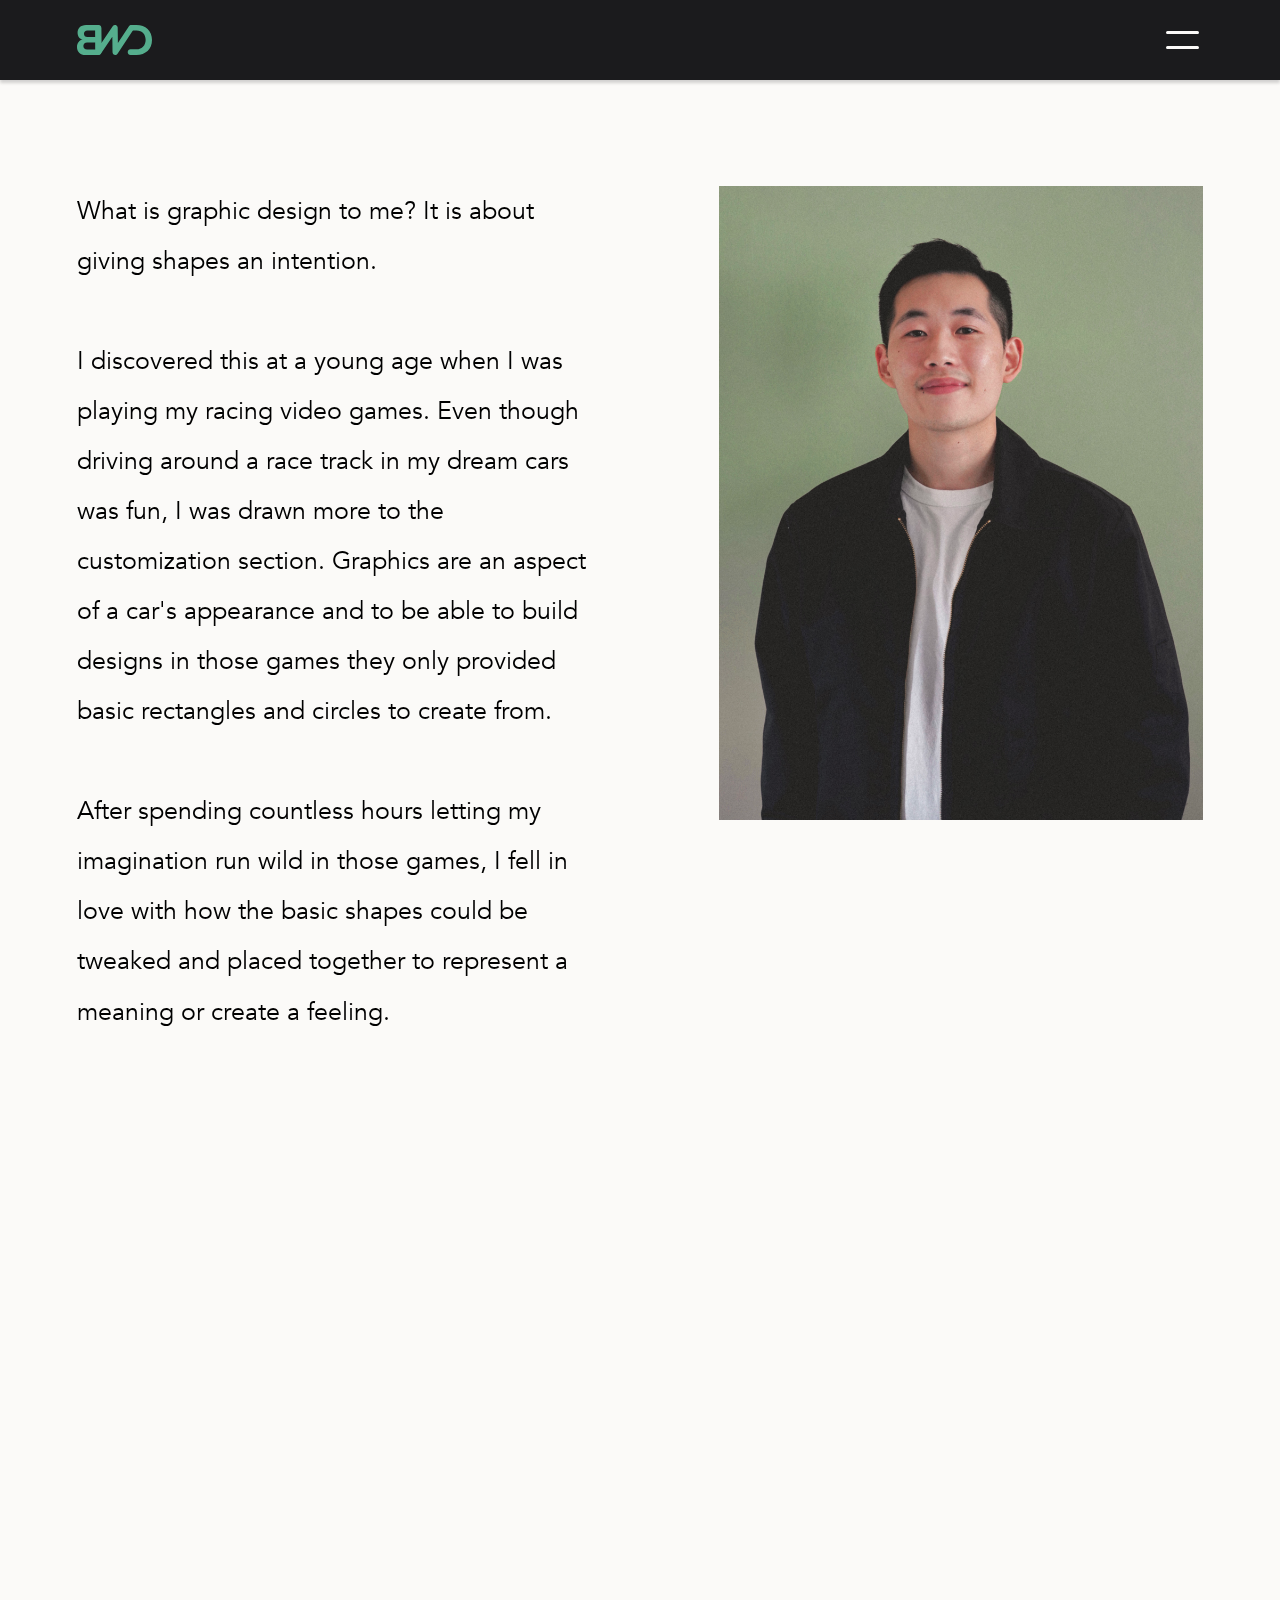
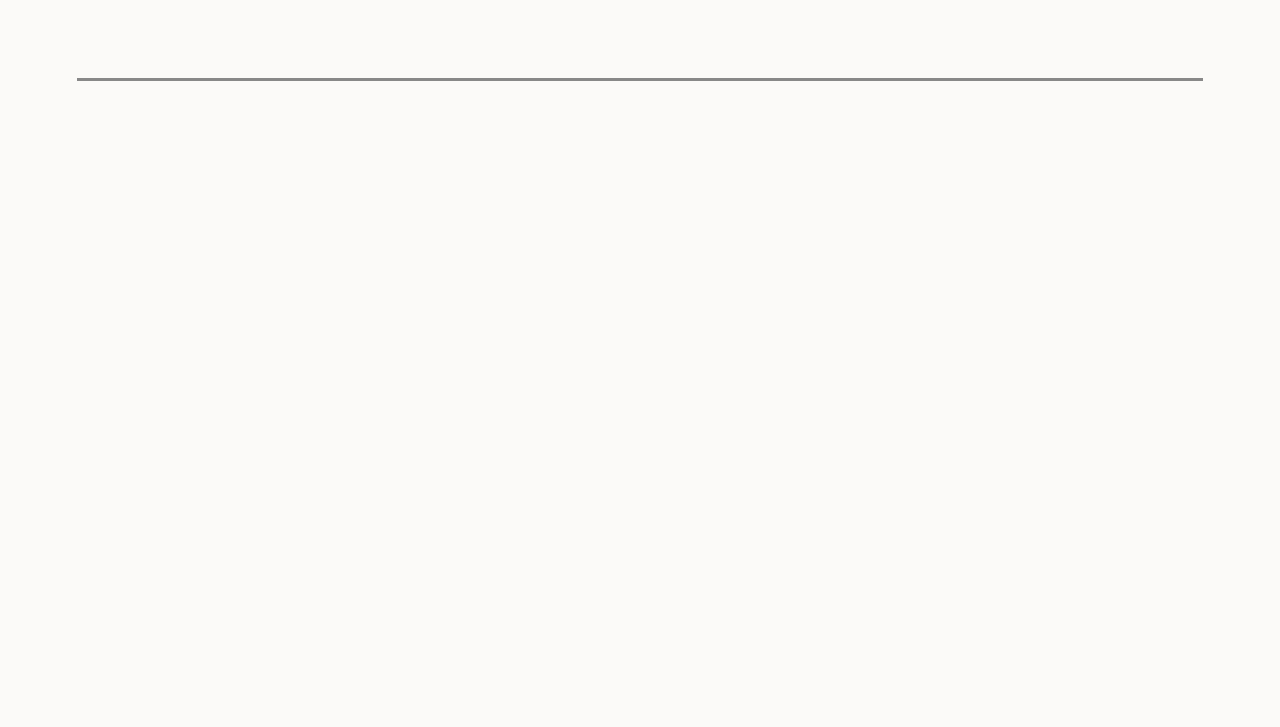
==== about.html @ 60c46c65 "small sentence change in footer" ====
<!DOCTYPE html>
<html lang="en">
<head>
    <meta charset="UTF-8">
    <meta http-equiv="X-UA-Compatible" content="IE=edge">
    <meta name="viewport" content="width=device-width, initial-scale=1.0">
    <title>About Me</title>
    <link rel="shortcut icon" href="assets/images/logofavicon.png" type="image/png">
    <link rel="stylesheet" href="css/css-reset.css">
    <link rel="stylesheet" href="css/hamburger.css">
    <link href="https://unpkg.com/aos@2.3.1/dist/aos.css" rel="stylesheet">
    <link rel="stylesheet" href="main.css">

</head>
<body>
<!-- navbar -->
<div class="container">

    <header class="nav-down">
    <a href="index.html"><img src="assets/images/logo.svg" class="logo" alt="Brendan Wong Design"></a>
    <div class="menu-icon">
		<input type="checkbox" id="hamburger">
		<label for="hamburger">
			<span></span>
			<span></span>
        </label>
	</div>
        <div class="navigation">
        <div class="navitext">
            <h1>01</h1>
            <a href="index.html" id="currentpage">Work</a>
            <h1>02</h1>
            <a href="about.html">My Story</a>
            <h1>03</h1>
            <a href="explorations.html">Explorations</a>
        </div>
    </div> 
    </header>
  
</div>

<!-- Text & Image section -->
<div data-aos="fade-up">
    <div class="container">
        <section class="mystory">
            <p>What is graphic design to me? It is about giving shapes an intention.
            <br>
            <br>
            I discovered this at a young age when I was playing my racing video games. Even though driving around a race track in my dream cars was fun, I was drawn more to the customization section. Graphics are an aspect of a car's appearance and to be able to build designs in those games they only provided basic rectangles and circles to create from.
            <br>
            <br>
            After spending countless hours letting my imagination run wild in those games, I fell in love with how the basic shapes could be tweaked and placed together to represent a meaning or create a feeling.</p>
        
                <div class="backing">
                    <img src="assets/images/me.jpg" alt="Picture of Brendan Wong">
                </div>
        </section>
    </div>
</div>

<div data-aos="fade-up">
    <div class="container">
    <section class="dropdown">
<div class="line"></div>
    <div class="FAQ">
    <h1>My design principles?</h1>
    <button class="accordion"></button>
    <div class="content">
        <div>
            <p>1. Simplify <br>
                2. Being intentional <br>
                3. Function first<br>
                4. Communicates clearly <br>
                5. Focus on craftsmanship</p>
        </div>
    </div>
    </div>
    
    <div class="line"></div>
    <div class="FAQ">
    <h1>What inspires me?</h1>
    <button class="accordion"></button>
    <div class="content">
        <div>
            <h3>Car Culture</h3>
            <p>My passion for cars has always been a part of me ever since I was a little kid. I love how diverse these rolling metal sculptures can be and how it is influenced by the communities that surrounds it. I like to take my knowledge and references I have seen  throughout the years and introduce them into projects whenever I can.</p>
            <br>
            <h3>Streetwear</h3>
            <p>It all started for me going to outlet malls and seeing the graphic t-shirts, hoodies, and sneakers on the racks. I found that it is a medium where interests in current culture or personal ethos can be expressed through what someone wears. The ability to fuse styles, tell a story, and merges unrelated things to create a new feelings or “vibes” is what I like taking away from looking at streetwear.</p>
            <br>
            <h3>Electronic Hardware</h3>
            <p>Growing up my home was full of old electronics that my dad had laying around the house. Even though some are complete junk, it was cool to physically hold and see the devices in my hand to analyze how the functionality created the form. One thing that always drew my attention was the logotype or extra graphics on the hardware, adding the final unique touches to complete the device's appearance.</p>
        </div>
    </div>
    </div>

    <div class="line"></div>
    <div class="FAQ">
    <h1>My ideal workflow?</h1>
    <button class="accordion"></button>
    <div class="content">
        <div>
            <p>1. A plan & timeline <br>
                2. Research <br>
                3. Ideate<br>
                4. First drafts <br>
                5. Receive feedback<br>
                6. Redo any previous steps<br>
                7. Make the necessary changes<br>
                8. Final presentation</p>
        </div>
    </div>
    </div>   
    <div class="line"></div>
    </section>
    
        
    </div>
</div>

    
<!-- footer section -->
<div class="container">
    <footer>
            <div class="breakupline"></div>
            <div data-aos="fade-up">
                <div class="footer-title">
                    <h1>Let's Get in Touch.</h1>
                </div>
    
            <div class="footer-links">
                <div class="footer-left">
                    <ul>
                        <li><a href="mailto:brendanwong20@gmail.com">brendanwong20@gmail.com</a></li>
                    </ul>
                </div>
            <div class="footer-right">
                <ul>
                    <li><a href="assets/resume/BrendanWongResume.pdf">Resume</a></li>
                    <li><a href="https://www.instagram.com/brendow.box/">Instagram</a></li>
                    <li> <a href="https://www.linkedin.com/in/brendanwong1/">Linkedin</a></li>
                    <li> <a href="https://www.behance.net/brendanwong86/">Behance</a></li>
                </ul>
            </div>
            </div>
            <div class="lasttext">
                <p> Copyright © 2022 Brendan Wong | Designed on Figma and coded by hand </p>
            </div>
            </div>
    </footer>
</div>


<!-- js -->
<script src="https://ajax.googleapis.com/ajax/libs/jquery/3.5.1/jquery.min.js"></script>
<script src="js/menu.js"></script>
<script src="js/lockbodyscroll.js"></script>
<script src="js/toggle.js"></script>
<script src="https://unpkg.com/aos@2.3.1/dist/aos.js"></script>
<script>AOS.init(
    {
    disable: 'mobile',
    once: true
    });
    </script>



</body>
</html>
---- css/hamburger.css ----
.menu-icon {
	 transform: scale(1.5);
}
 .menu-icon {
	 position: relative;
	 width: 50px;
	 height: 50px;
	 cursor: pointer;
}
 .menu-icon #hamburger {
	 display: block;
	 width: 100%;
	 height: 100%;
	 position: relative;
	 cursor: pointer;
	 z-index: 2;
	 -webkit-touch-callout: none;
	 position: absolute;
	 opacity: 0;
}
 .menu-icon label {
	 margin: auto;
	 position: absolute;
	 top: 0;
	 right: 0;
	 left: 12%;
	 bottom: 0;
	 width: 22px;
	 height: 12px;
}
 .menu-icon span {
	 position: absolute;
	 display: block;
	 width: 100%;
	 height: 2px;
	 background-color: var(--bar-bg, #FBFAF8);
	 border-radius: 1px;
	 transition: all 0.2s cubic-bezier(0.1, 0.82, 0.76, 0.965);
}
 .menu-icon span:first-of-type {
	 top: 0;
}
 .menu-icon span:last-of-type {
	 bottom: 0;
}

 .menu-icon.active span:first-of-type, .menu-icon #hamburger:checked + label span:first-of-type {
	 transform: rotate(45deg);
	 top: 5px;
   background-color: var(--bar-bg, #BFA97B);
}
 .menu-icon.active label:last-of-type, .menu-icon #hamburger:checked + label span:last-of-type {
	 transform: rotate(-45deg);
	 bottom: 5px;
   background-color: var(--bar-bg, #BFA97B);
}
 .menu-icon.active:hover span:first-of-type, .menu-icon.active:hover span:last-of-type, .menu-icon:hover #hamburger:checked + label span:first-of-type, .menu-icon:hover #hamburger:checked + label span:last-of-type {
	 width: 22px;
}
 @media (min-width: 1024px) {
	 .menu-icon:hover span:first-of-type {
		 width: 26px;
	}
	 .menu-icon:hover span:last-of-type {
		 width: 12px;
	}
}
---- main.css ----
/* global */
:root {
    --clr-primary-200:#BFA97B;
    --clr-primary-400:#CDF4E3;
    --clr-primary-600:#55AE8D;
    --clr-base-100:#FBFAF8;
    --clr-base-500:#888888;
    --clr-base-900:#1B1B1D;
    --ff-primary: 'avenir';
    --ff-accent: 'causten';
    --fs-50: 0.8rem;
    --fs-100: 1.25rem;
    --fs-200: 1.563rem;
    --fs-400: 1.953rem;
    --fs-500: 2.441rem;
    --fs-600: 4.769rem;
    --fs-xs: clamp(0.64rem, 1vw + 1rem, 1.563rem);
    --fs-s: clamp(1rem, 5vw + 1rem, 1.953rem);
    --fs-m: clamp(1rem, 1vw + 1rem, 1.953rem);
    --fs-l: clamp(2.441rem, 8vw + 1rem, 4.769rem);
    --fs-xl: clamp(1.25rem, 8vw + 1rem, 5.961rem);
}

/* fonts */
@font-face {
    font-family: 'avenir';
    src: url(assets/fonts/Avenir-Book.ttf)format('truetype');
    font-weight:200;
    font-style: normal;
}
@font-face {
    font-family: 'avenir';
    src: url(assets/fonts/Avenir-Medium.ttf)format('truetype');
    font-weight: 400;
    font-style: normal;
}
@font-face {
    font-family: 'avenir';
    src: url(assets/fonts/Avenir-MediumOblique.ttf)format('truetype');
    font-weight: 400;
    font-style: oblique;
}
@font-face {
    font-family: 'avenir';
    src: url(assets/fonts/Avenir-Black.ttf)format('truetype');
    font-weight: 600;
    font-style: normal;
}
@font-face {
    font-family: 'causten';
    src: url(assets/fonts/Causten-Bold.ttf)format('truetype');
    font-weight: bold;
    font-style: normal;
}
@font-face {
    font-family: 'causten';
    src: url(assets/fonts/Causten-Medium.ttf)format('truetype');
    font-weight: normal;
    font-style: normal;
}

html {
    scroll-behavior: smooth;
    overscroll-behavior: none;
    position: static;
    overflow-y: auto;
}

body {
    background-color:#FBFAF8; 
}

h1,
h2,
h3 {
    font-family: var(--ff-accent);
    font-weight: bold;
    line-height: 1;
}

a {
    color: var(--clr-base-900);
    text-decoration: none;
}

a,p {
    font-family: var(--ff-primary);
    font-weight: 400;
    font-size: var(--fs-200);
    line-height: 2;
}

img {
    max-width: 100%;
    display: block;
}

div:hover, a:hover, span:hover {
    transition: all .3s ease;
    -webkit-transition: all .3s ease;
}

.container {
    margin-inline: auto;
    width: min(88%,125rem);  
}

.container-projects {
    margin-inline: auto;
    width: min(58%,115rem);  
}

section:not(.herobox) {
    padding-block: min(10vh,8rem);
}

/* navbar */
header {
    padding-inline: clamp(1.25rem, 6vw, 10rem);
    background-color:var(--clr-base-900);
    height: 5rem;
    width: 100%;
    box-shadow: 0px 3px 3px rgba(0, 0, 0, 0.166);
    position: fixed;
    top:0;
    left:0;
    display: flex;
    justify-content: space-between;
    align-items: center;
    transition: top 0.2s ease-in-out;
    z-index: 99;
}

.navigation {
    padding-inline: clamp(1.25rem, 6vw, 10rem);
    background-color:var(--clr-base-900);
    height: 0;
    position: fixed;
    overflow: hidden;
    top:5rem;
    left:0;
    right:0;
    transition: top 0.2s ease-in-out;
    transition: 0.5s;
}

.nav-up {
    top: -10rem;
}

.logo {
    width: 25%;
}

  .navitext {
      place-items: center;
    padding-block: min(10vh,2rem);
  }
.navigation h1 {
    font-family: var(--ff-primary);
    font-weight: 900;
    font-size: var(--fs-xs);
    color: var(--clr-base-100);
  }
  .navigation a {
    font-family: var(--ff-accent);
    font-feature-settings: "aalt";
    font-weight: bold;
    display: block;
    font-size: var(--fs-l);
    color: rgba(0, 0, 0, 0);
    -webkit-text-stroke: 1px var(--clr-base-100);
    padding-block: min(1vh, 3rem);
    padding-inline: min(5vw, 10rem);
  }

  .navigation a:hover {
    color: var(--clr-primary-400);
    -webkit-text-stroke: 1px transparent;
  }

  #currentpage {
    color: var(--clr-base-100);
    -webkit-text-stroke: 1px transparent;
  }

  
/* main page */
/* hero section */
.heroimage {
    position: relative;
    width: 100%;
    min-height: 100vh;
    object-fit: cover;
}

.herotext {
    position: absolute;
    top: 45%;
}

.herotext h1 {
    font-size: var(--fs-xl);
    font-feature-settings: "aalt";
}

.herotext h3 {
    font-weight: 200;
    font-size: var(--fs-m);
    letter-spacing: 0.3rem;
    line-height: 8vh;
}

.arrow {
position: absolute;
  content: '';
  width: 2rem;
  height: 2rem;
  right: min(6.3vw, 10.3rem);
  top: 90%;
  border-left: none;
  border-top: none;
  border-right: 0.3rem var(--clr-base-500) solid;
  border-bottom: 0.3rem var(--clr-base-500) solid;
  transform: rotate(45deg);
}
  
/* short bio section */
.aboutme {
    display: flex;
    flex-direction: row;
    justify-content: space-between;
    margin-top: 3rem;
}

.aboutme img {
    width: 100%;
    padding-right: 5rem;
}

.aboutmetext {
    padding-right: 8rem;
}

.aboutmetext p {
    font-size: var(--fs-m);
    color: var(--clr-base-500);
}

.aboutbutton {
    background-color: transparent;
    border: 0.3rem #1b1b1d;
    border-style: solid;
    border-radius: 5rem;
    padding: 0 3rem;
    display: inline-block;
    position: relative;
    margin-top: 2rem;
}

.aboutbutton p {
    color: var(--clr-base-900);
    font-family: var(--ff-accent);
    font-feature-settings: "aalt";
    text-align: center;
    font-weight: 600;
    font-size: var(--fs-s);  
}

.aboutbutton:hover {
    background-color:var(--clr-primary-400);
}

/* projects title */
.texttop h1{
    font-size: var(--fs-xl);
    font-feature-settings: "aalt";
    color: var(--clr-primary-600);
}

.texttop p {
    margin-top: 1rem;
    font-weight: 200;
    font-size: var(--fs-400);
}

/* project cards */
.container-projects {
    display: flex;
    flex-wrap: wrap;
}

.card {
    position: relative;
    background-color: var(--clr-base-500);
    width: 100%;
    height: 50vh;
    margin-bottom: 7vh;
} 

.cover {
    width: 100%;
    height: 100%;
    object-fit: cover;
}

.myoverlay {
    position: absolute;
    opacity: 0;
    width: 100%;
    height: 50vh;
    top: 0;
    left: 0;
    background: linear-gradient(180deg, rgba(123, 140, 133, 0.8) 26%, rgba(111,84,38,0.12) 100%);
}

.myoverlay:hover {
    opacity: 1;  
}

.myhovertext {
    padding-block: min(50vh, 3rem);
    padding-inline: min(50vw, 1rem);
}

.myhovertext h1 {
    font-size: var(--fs-600);
    color: var(--clr-base-100);
    font-feature-settings: "aalt";
    margin-bottom: 1rem;
}

.myhovertext p {
    font-size: var(--fs-400);
    color: var(--clr-base-100);
}

/* about page */
/* text & image */
.mystory {
    margin-top: 6rem;
    display: flex;
    align-items:flex-start;
    justify-content: space-between;
}

.mystory p {
    margin-right: 8rem;
    font-weight: 200;
    font-size: var(--fs-200);
}


/* accordions */

.dropdown {
    margin-bottom: 5rem;
}

.line {
    background-color: var(--clr-base-500);
    min-height: 0.2rem;
}

.FAQ {
    display: flex;
    align-items: center;
    justify-content: space-between;
    flex-wrap: wrap;
}

.FAQ h1 {
    font-family: var(--ff-accent);
    font-weight: bold;
    font-size: var(--fs-m);
    margin: 2rem 0;
}

.content div {
    margin: 2rem 0;
}

.content h3 {
    font-size: var(--fs-200);
    margin-top: 2rem;
    margin-bottom: 1rem;
}

.content p {
    font-weight: 200;
    font-size: var(--fs-100);
}

.accordion {
    background-color: transparent;
    border-style: none;
}

.content img {
    margin-left: auto;
    margin-right: auto;
    width: 80%;
}

  .content {
    width: 100%;
    max-height: 0;
    overflow: hidden;
    transition: max-height 0.3s ease-out;
  }
  
  .accordion:after {
    margin-right: 3em;
    content: url(css/svg/accordion-add.svg);
    
  }
  .active:after {
    content: url(css/svg/accordion-minus.svg);  }

  /* project page */

.introimage {
    position: relative;
    width: 100%;
    height: 80vh;
    padding-top: 5rem;
}

.introimage img {
    width: 100%;
    height: 100%;
    object-fit: cover;
}

.bigtitle {
    padding-block: min(5vh,3rem);
}

.bigtitle h1 {
    font-feature-settings: "aalt";
    font-size: var(--fs-600);

}

.projectdetails {
    display: flex;
    margin-bottom: 5rem;
}

.col {
    padding-top: 10rem;
    padding-right: 8rem;

}

.projectdetails h3 {
    font-size:var(--fs-200);
    padding-bottom: 1rem;
}

.projectdetails p {
    font-family: var(--ff-accent);
    font-weight: normal;
    font-size:var(--fs-100);
    color: var(--clr-base-500);
    line-height: 4rem;
}

.writing {
    padding-block: min(3vh,1rem);
}

.writing img, iframe {
    margin: 0 auto;
    padding-bottom: 2rem;
}

iframe {
    width: 100%;
    height: 100vh;
}

.writing h1 {
    font-size:var(--fs-500);
    padding-block: min(5vh,2rem);
}

.writing h3 {
    font-size:var(--fs-100);
    padding-bottom: 1rem;
}

.writing p {
    font-weight: 200;
    font-size:var(--fs-100);
    padding-bottom: 2rem;
}

.question {
    margin: 2rem 0;
    background-color: var(--clr-base-900);
}

.question h1 {
    padding: 3rem 0;
    font-size:var(--fs-500);
    color: var(--clr-base-100);
}

.spacing {
    padding: 3rem 0;
}

/* exploration page */
/* carousel */

.carousel-container h3{
    font-size: var(--fs-m);
    margin-bottom: 5rem;
}

.slideshow {
    width: min(78%,115rem);
    margin-left: auto;
    margin-right: auto;
    margin-top: 2rem;
}
/* footer */

.footer-title {
    padding-block: min(2vh, 1rem);
}

.breakupline {
    background-color: var(--clr-base-500);
    min-height: 0.2rem;
}

.footer-links {
    display: flex;
    justify-content: space-between;
    flex-wrap: wrap;
    padding-block: min(10vh, 8rem);
    font-weight: 200;
}

.footer-links ul {
    margin: 0;
    padding: 0;
    list-style: none;
}

.footer-right {
    margin-right: 17rem;
}

footer h1{
    font-size: var(--fs-l);
    font-feature-settings: "aalt";
    color: var(--clr-primary-600);
}

footer a {
    font-size: var(--fs-200);
    font-weight: 200;
    text-decoration: underline;
}

footer a:hover {
    color:var(--clr-primary-200);
}

footer p {
    font-size: var(--fs-50);
}

.lasttext {
    padding-block: min(2vh, 1rem);
    padding-right: 5rem;

}

@media (max-width:62.5em) {
:root {
        --fs-50: 0.64rem;
        --fs-100: 1rem;
        --fs-200: 1.25rem;
        --fs-400: 1.563rem;
        --fs-600: 3.052rem;
    }
    
    .container-projects {
        margin-inline: auto;
        width: min(88%,125rem);  
    }

    section:not(.herobox) {
        padding-block: min(5vh,4rem);
    }

    /* navbar */
   

    /* main page */
    /* hero section */
    .herotext h3 {
        letter-spacing: 0rem;
    }
    .arrow {
          width: 1.5rem;
          height: 1.5rem;
          right: min(7.5vw, 10.3rem);
        }
    /* short bio section */
    .aboutme {
        flex-direction: column;
    }

    .aboutme img,
    .aboutmetext {
        padding: 1rem 0;
    }

    .aboutmetext p {
        font-size: var(--fs-400);
    }

    .aboutbutton {
        width: 100%;
    }
    /* about page */
    /* text & image */
    .mystory {
       flex-direction: column-reverse;
    }
    
    .mystory p {
        margin: 2rem auto;
    }

    .accordion:after {
        margin-right: 1.5em;        
      }
    /* project page */

    .introimage {
        height: 50vh;
    }

    .projectdetails {
      flex-direction: column;
      margin-bottom: 1rem;
    }
    .col {
        padding-top: 2rem;
        padding-right: 0;
    }
    
    .projectdetails p {
        line-height: 2rem;
    }

    .writing p {
        padding-bottom: 1rem;
    }

    /* footer */

    .footer-links {
        flex-direction: column;
        padding-block: min(5vh, 3rem);
    }

    .footer-right {
        margin-right: 5rem;
    }
}
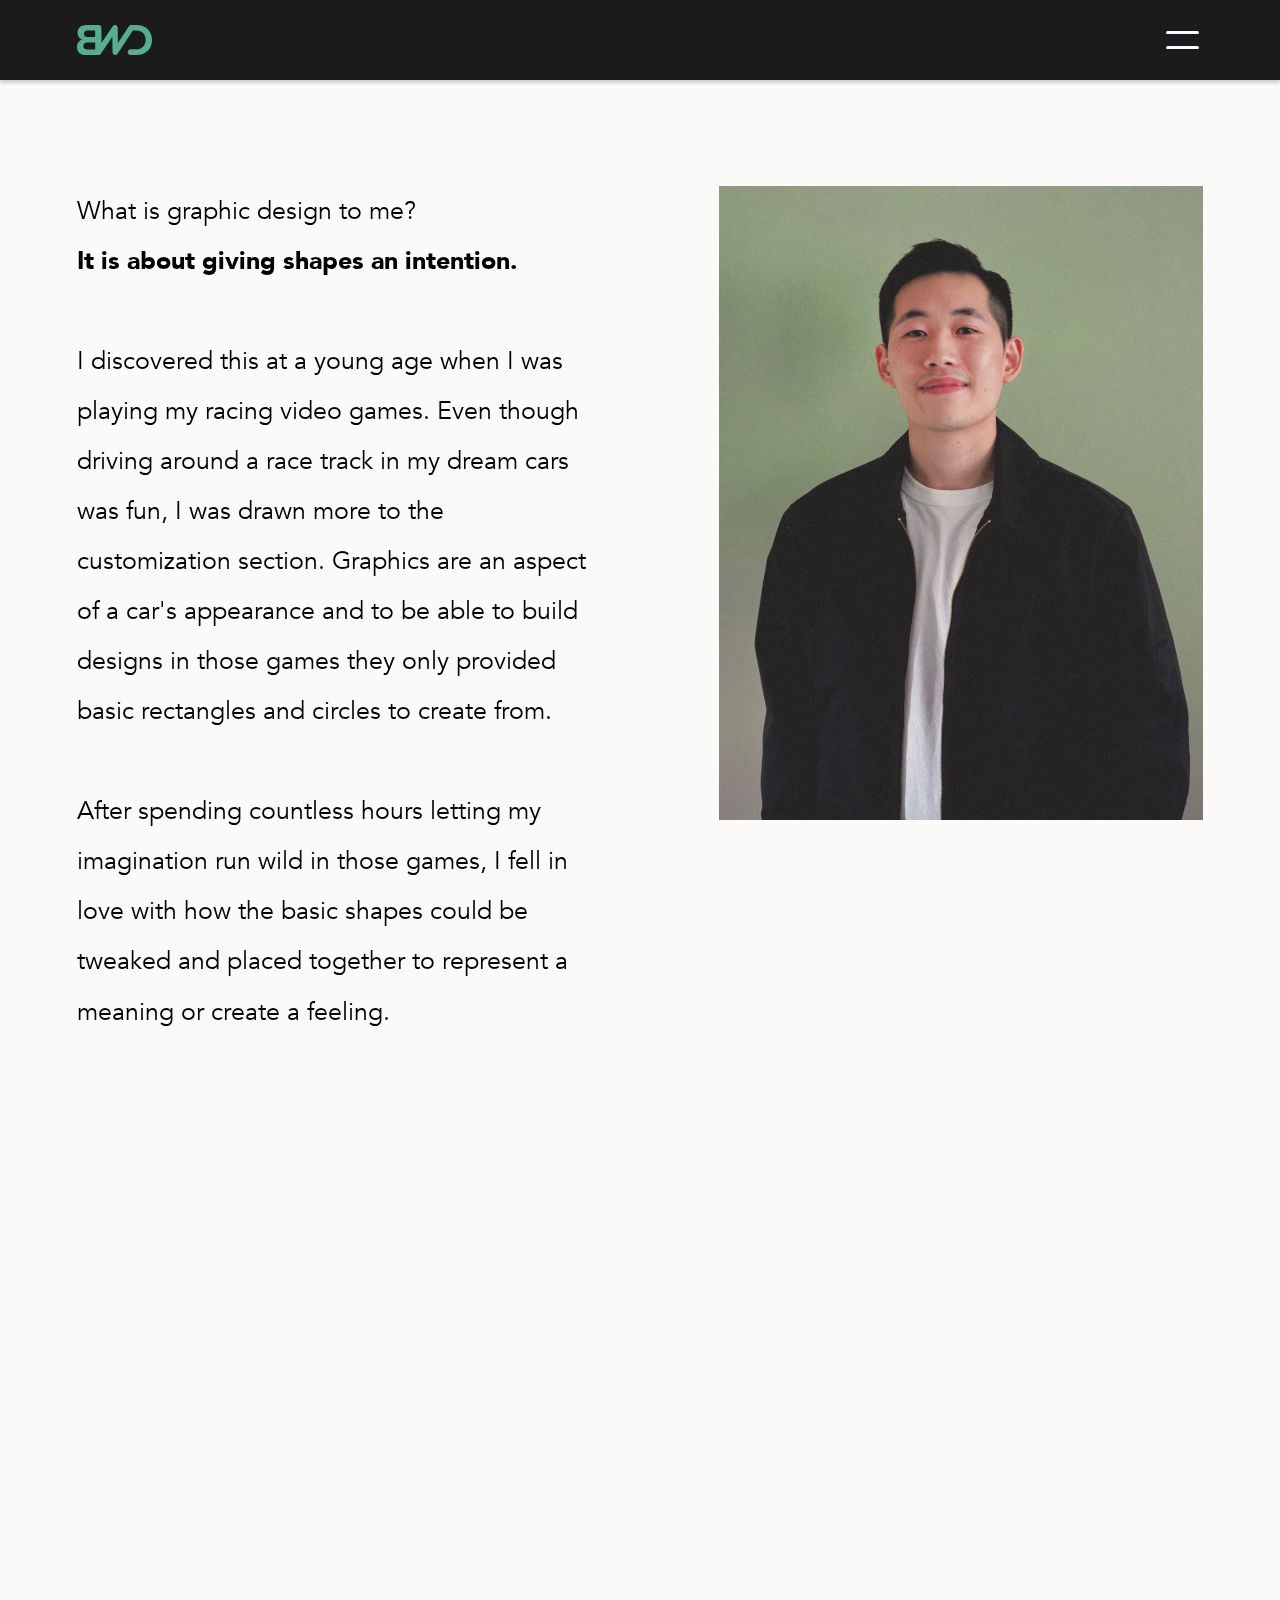
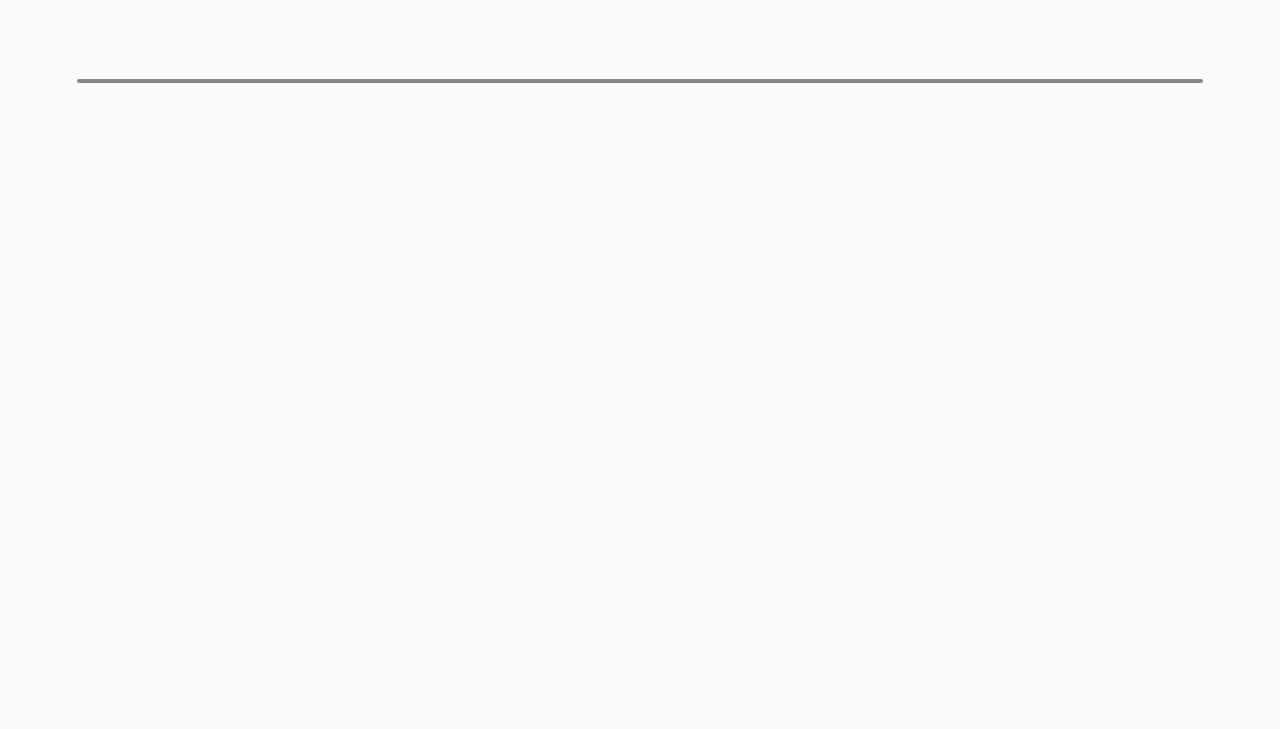
==== commit 395d641b: "Update #1" ====
--- a/about.html
+++ b/about.html
@@ -43,7 +43,8 @@
 <div data-aos="fade-up">
     <div class="container">
         <section class="mystory">
-            <p>What is graphic design to me? It is about giving shapes an intention.
+            <p>What is graphic design to me?<br>
+            <span>It is about giving shapes an intention.</span>
             <br>
             <br>
             I discovered this at a young age when I was playing my racing video games. Even though driving around a race track in my dream cars was fun, I was drawn more to the customization section. Graphics are an aspect of a car's appearance and to be able to build designs in those games they only provided basic rectangles and circles to create from.
@@ -67,11 +68,11 @@
     <button class="accordion"></button>
     <div class="content">
         <div>
-            <p>1. Simplify <br>
+            <p> 1. Keeping it simple <br>
                 2. Being intentional <br>
-                3. Function first<br>
-                4. Communicates clearly <br>
-                5. Focus on craftsmanship</p>
+                3. Starting with functionality<br>
+                4. Having the ability to be timeless <br>
+                5. Focusing on craftsmanship</p>
         </div>
     </div>
     </div>
@@ -83,13 +84,13 @@
     <div class="content">
         <div>
             <h3>Car Culture</h3>
-            <p>My passion for cars has always been a part of me ever since I was a little kid. I love how diverse these rolling metal sculptures can be and how it is influenced by the communities that surrounds it. I like to take my knowledge and references I have seen  throughout the years and introduce them into projects whenever I can.</p>
+            <p>My passion for cars has always been a part of me ever since I was a kid. I love how diverse these rolling metal sculptures can be and how it is influenced by the communities that surrounds it. I like to take my knowledge and references I have seen  throughout the years and introduce them into projects whenever I can.</p>
             <br>
             <h3>Streetwear</h3>
-            <p>It all started for me going to outlet malls and seeing the graphic t-shirts, hoodies, and sneakers on the racks. I found that it is a medium where interests in current culture or personal ethos can be expressed through what someone wears. The ability to fuse styles, tell a story, and merges unrelated things to create a new feelings or “vibes” is what I like taking away from looking at streetwear.</p>
+            <p>It all started for me going to outlet malls and seeing the graphic t-shirts, hoodies, and sneakers on the racks. I found that it is a medium where interests in current culture or personal ethos can be expressed through what someone wears. The ability to fuse styles, tell a story, and merges unrelated things to create a new feeling is what I like taking away from looking at streetwear.</p>
             <br>
             <h3>Electronic Hardware</h3>
-            <p>Growing up my home was full of old electronics that my dad had laying around the house. Even though some are complete junk, it was cool to physically hold and see the devices in my hand to analyze how the functionality created the form. One thing that always drew my attention was the logotype or extra graphics on the hardware, adding the final unique touches to complete the device's appearance.</p>
+            <p>While growing up, my home was full of old electronics that my dad had laying around the house. Even though some are complete junk, it was cool to physically hold and see the devices in my hand to analyze how the functionality created the form. One thing that always drew my attention was the logotype or extra graphics on the hardware, adding the final unique touches to complete the appearance.</p>
         </div>
     </div>
     </div>
@@ -106,7 +107,7 @@
                 4. First drafts <br>
                 5. Receive feedback<br>
                 6. Redo any previous steps<br>
-                7. Make the necessary changes<br>
+                7. Implement necessary changes<br>
                 8. Final presentation</p>
         </div>
     </div>
@@ -144,7 +145,7 @@
             </div>
             </div>
             <div class="lasttext">
-                <p> Copyright © 2022 Brendan Wong | Designed on Figma and coded by hand </p>
+                <p>Copyright © 2022 Designed & Coded by Brendan Wong</p>
             </div>
             </div>
     </footer>
--- a/main.css
+++ b/main.css
@@ -207,8 +207,8 @@
 .herotext h3 {
     font-weight: 200;
     font-size: var(--fs-m);
-    letter-spacing: 0.3rem;
-    line-height: 8vh;
+    letter-spacing: 0.2rem;
+    line-height: 12vh;
 }
 
 .arrow {
@@ -223,9 +223,24 @@
   border-right: 0.3rem var(--clr-base-500) solid;
   border-bottom: 0.3rem var(--clr-base-500) solid;
   transform: rotate(45deg);
-}
+  transition: 0.5s all ease 0s;
+  -webkit-transition: 0.5s all ease 0s;
+  -moz-transition: 0.5s all ease 0s;
+  -ms-transition: 0.5s all ease 0s;
+}
+
+.arrow:hover {
+    border-right: 0.3rem var(--clr-primary-600) solid;
+    border-bottom: 0.3rem var(--clr-primary-600) solid;
+}
+
   
 /* short bio section */
+
+.filler {
+    height: 2rem;
+}
+
 .aboutme {
     display: flex;
     flex-direction: row;
@@ -245,6 +260,11 @@
 .aboutmetext p {
     font-size: var(--fs-m);
     color: var(--clr-base-500);
+}
+
+.aboutmetext p span {
+    font-weight: bold;
+    color: var(--clr-primary-600);
 }
 
 .aboutbutton {
@@ -255,7 +275,7 @@
     padding: 0 3rem;
     display: inline-block;
     position: relative;
-    margin-top: 2rem;
+    margin-top: 5rem;
 }
 
 .aboutbutton p {
@@ -296,7 +316,16 @@
     width: 100%;
     height: 50vh;
     margin-bottom: 7vh;
+    transition: 0.5s all ease 0s;
+    -webkit-transition: 0.5s all ease 0s;
+    -moz-transition: 0.5s all ease 0s;
+    -ms-transition: 0.5s all ease 0s;
 } 
+
+.card:hover{
+    transition-delay: 30ms;
+    transform: translateY(-0.3rem);
+}
 
 .cover {
     width: 100%;
@@ -315,6 +344,7 @@
 }
 
 .myoverlay:hover {
+    transition-delay: 30ms;
     opacity: 1;  
 }
 
@@ -350,6 +380,10 @@
     font-size: var(--fs-200);
 }
 
+.mystory p span {
+    font-weight: bold;
+}
+
 
 /* accordions */
 
@@ -359,7 +393,8 @@
 
 .line {
     background-color: var(--clr-base-500);
-    min-height: 0.2rem;
+    border-radius: 25px;
+    min-height: 0.22rem;
 }
 
 .FAQ {
@@ -533,7 +568,8 @@
 
 .breakupline {
     background-color: var(--clr-base-500);
-    min-height: 0.2rem;
+    border-radius: 25px;
+    min-height: 0.22rem;
 }
 
 .footer-links {
@@ -604,12 +640,16 @@
     /* main page */
     /* hero section */
     .herotext h3 {
+        font-size: var(--fs-m)/0.3;
         letter-spacing: 0rem;
+        line-height: 8vh;
     }
     .arrow {
           width: 1.5rem;
           height: 1.5rem;
           right: min(7.5vw, 10.3rem);
+          border-right: 0.25rem var(--clr-base-500) solid;
+          border-bottom: 0.25rem var(--clr-base-500) solid;
         }
     /* short bio section */
     .aboutme {
@@ -628,6 +668,11 @@
     .aboutbutton {
         width: 100%;
     }
+
+    .card:hover{
+        transform: translateY(0);
+    }
+
     /* about page */
     /* text & image */
     .mystory {
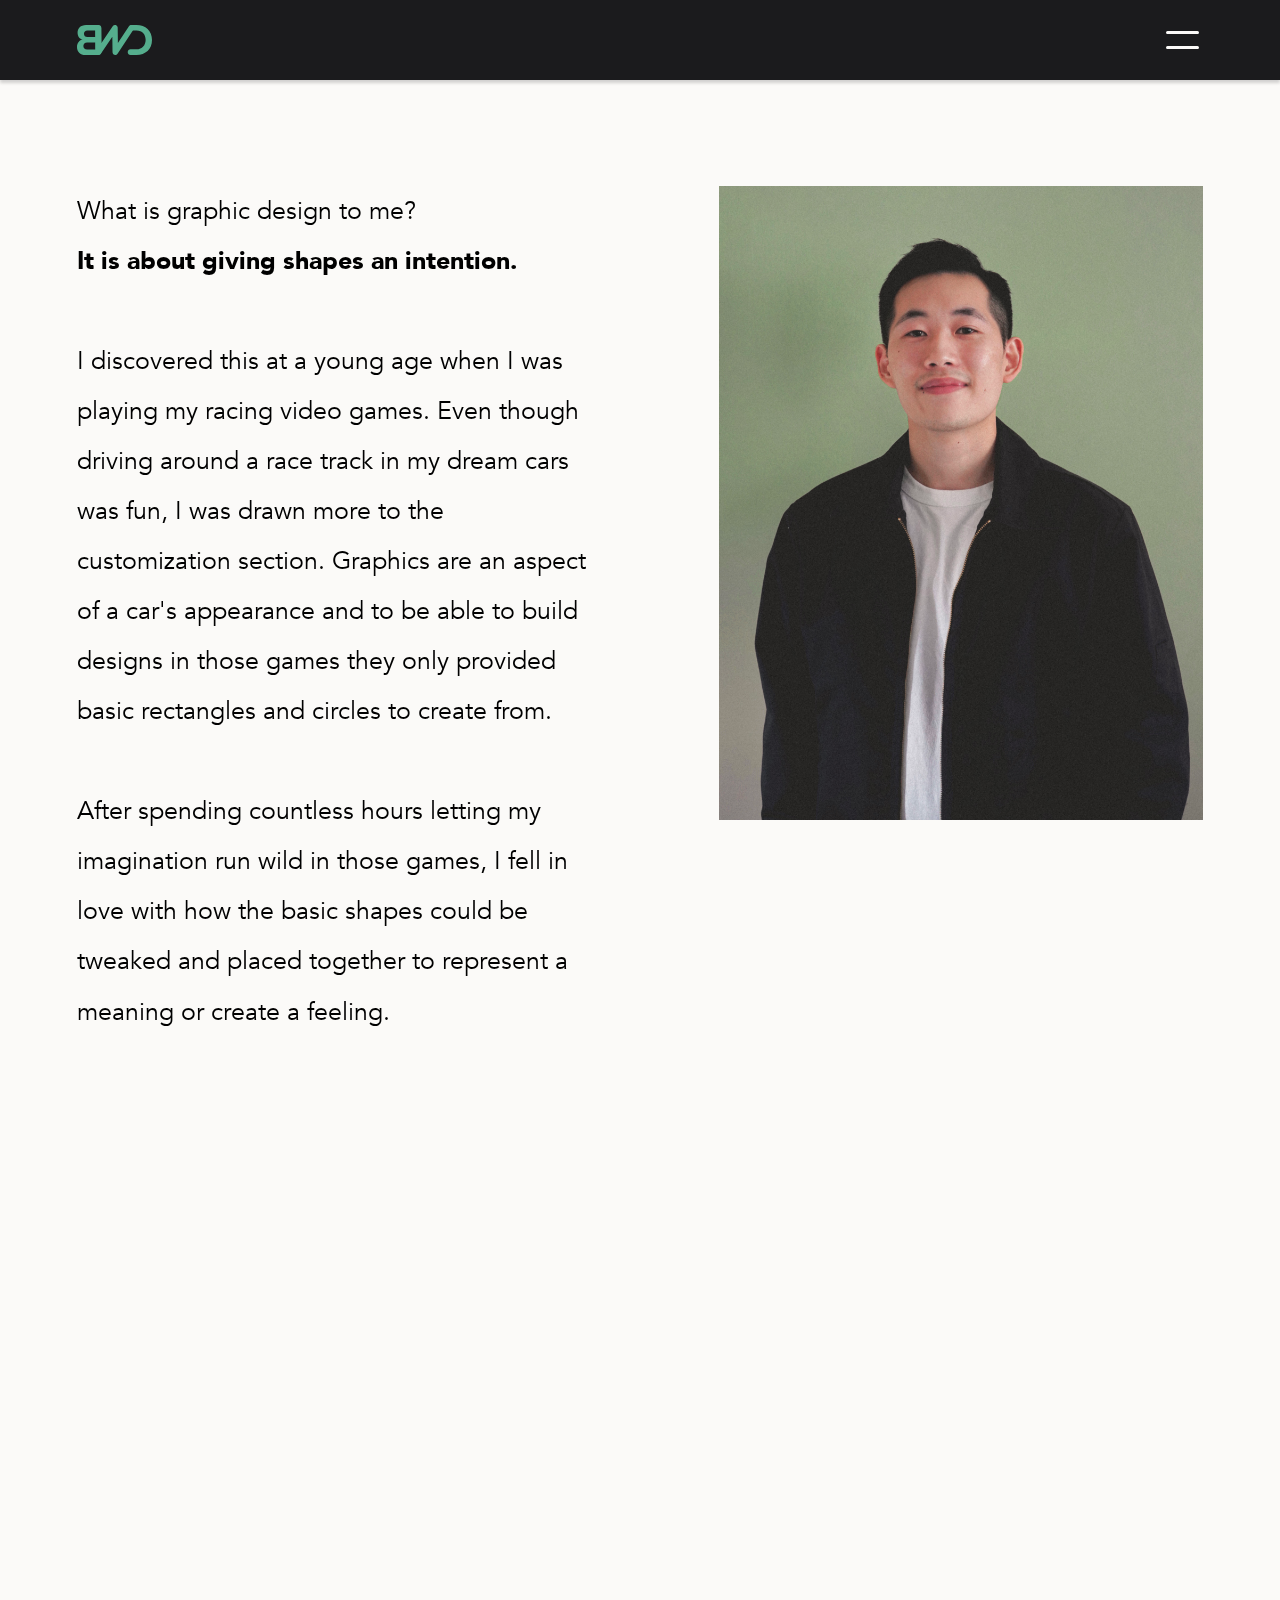
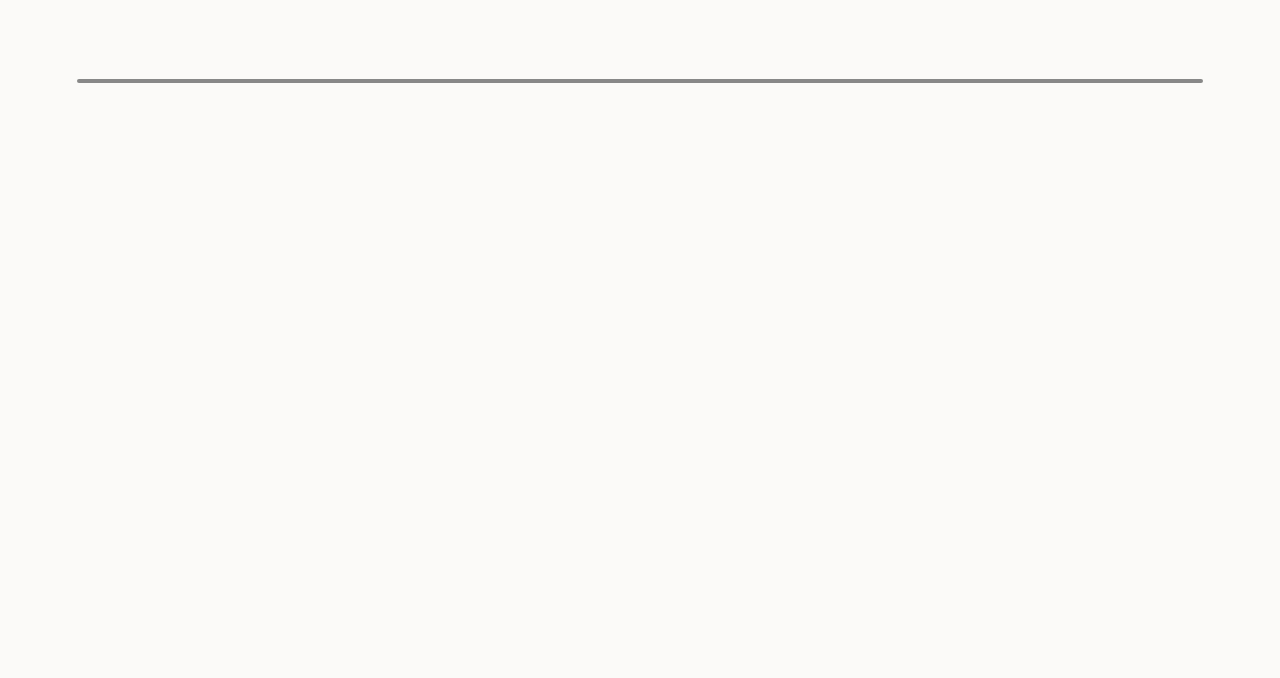
==== commit a04f887f: "removed resume" ====
--- a/about.html
+++ b/about.html
@@ -137,9 +137,8 @@
                 </div>
             <div class="footer-right">
                 <ul>
-                    <li><a href="assets/resume/BrendanWongResume.pdf">Resume</a></li>
+                    <li> <a href="https://www.linkedin.com/in/brendanwong1/">Linkedin</a></li>
                     <li><a href="https://www.instagram.com/brendow.box/">Instagram</a></li>
-                    <li> <a href="https://www.linkedin.com/in/brendanwong1/">Linkedin</a></li>
                     <li> <a href="https://www.behance.net/brendanwong86/">Behance</a></li>
                 </ul>
             </div>
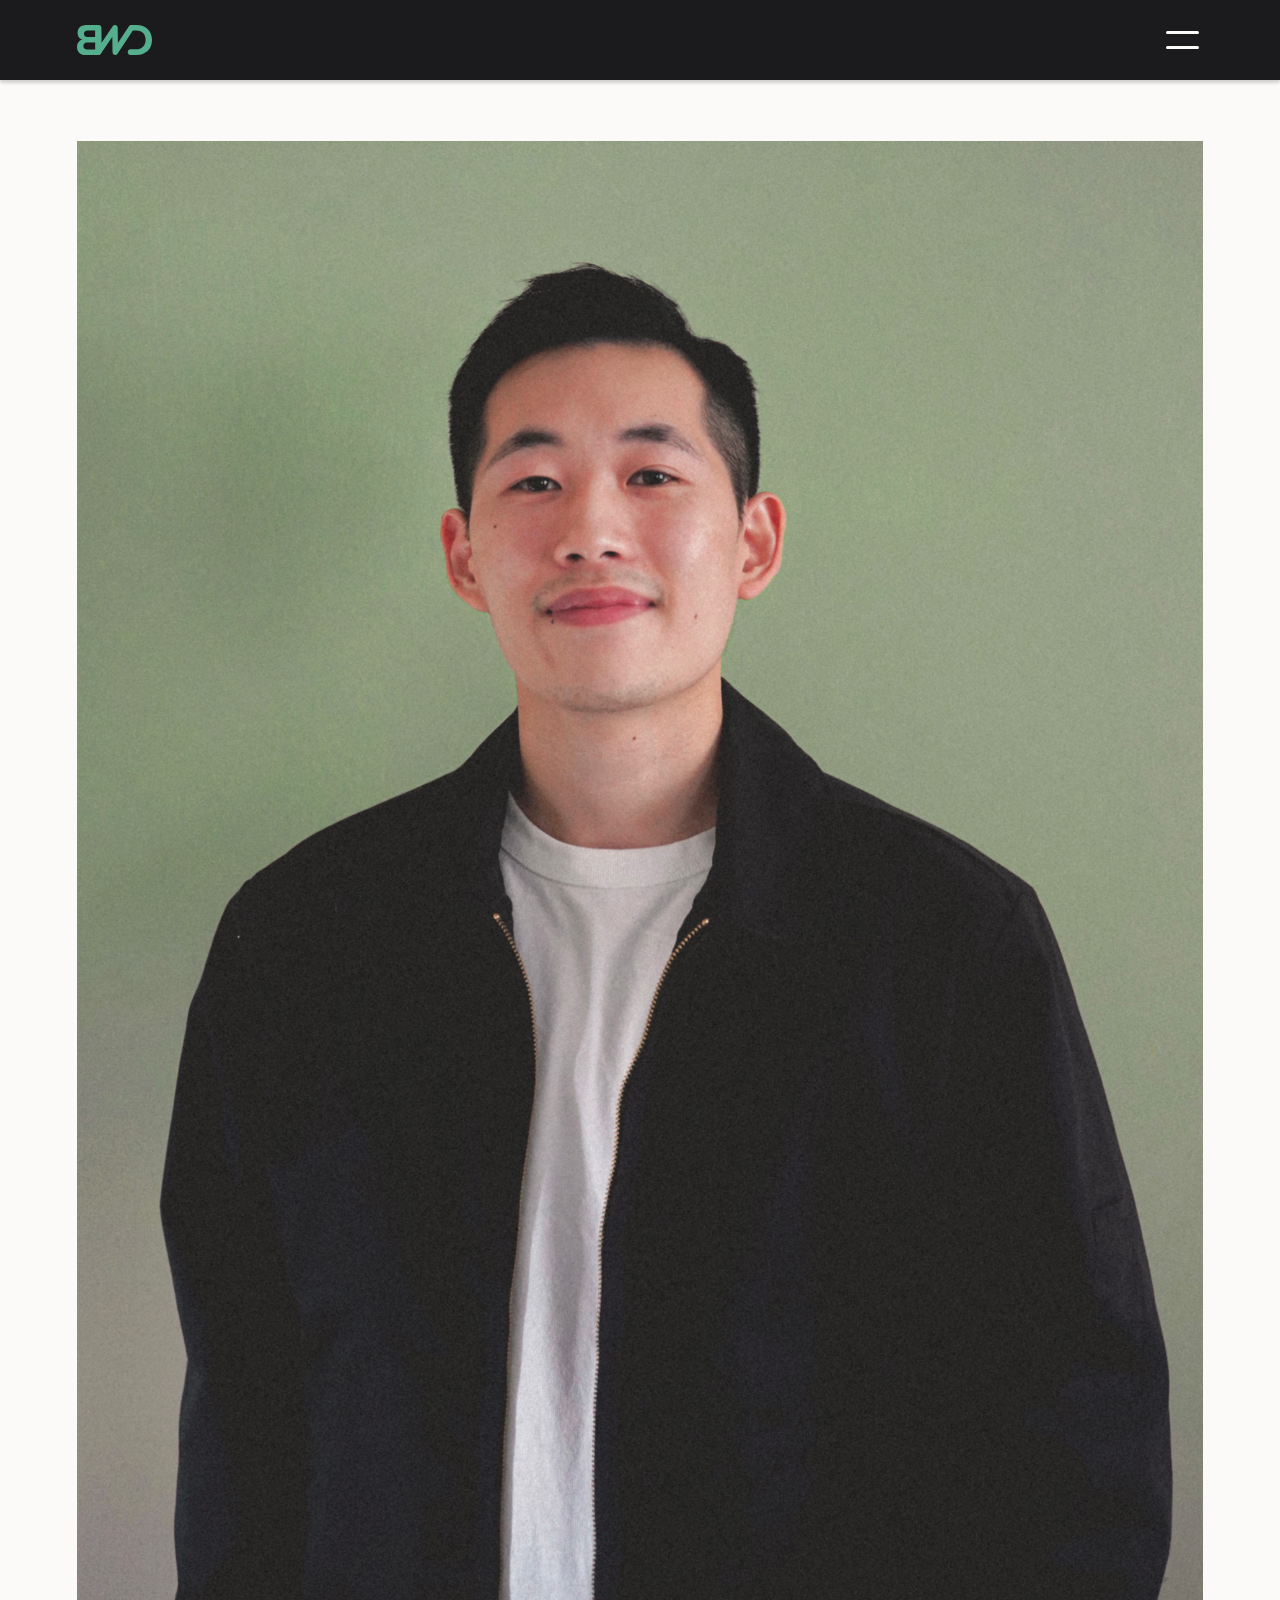
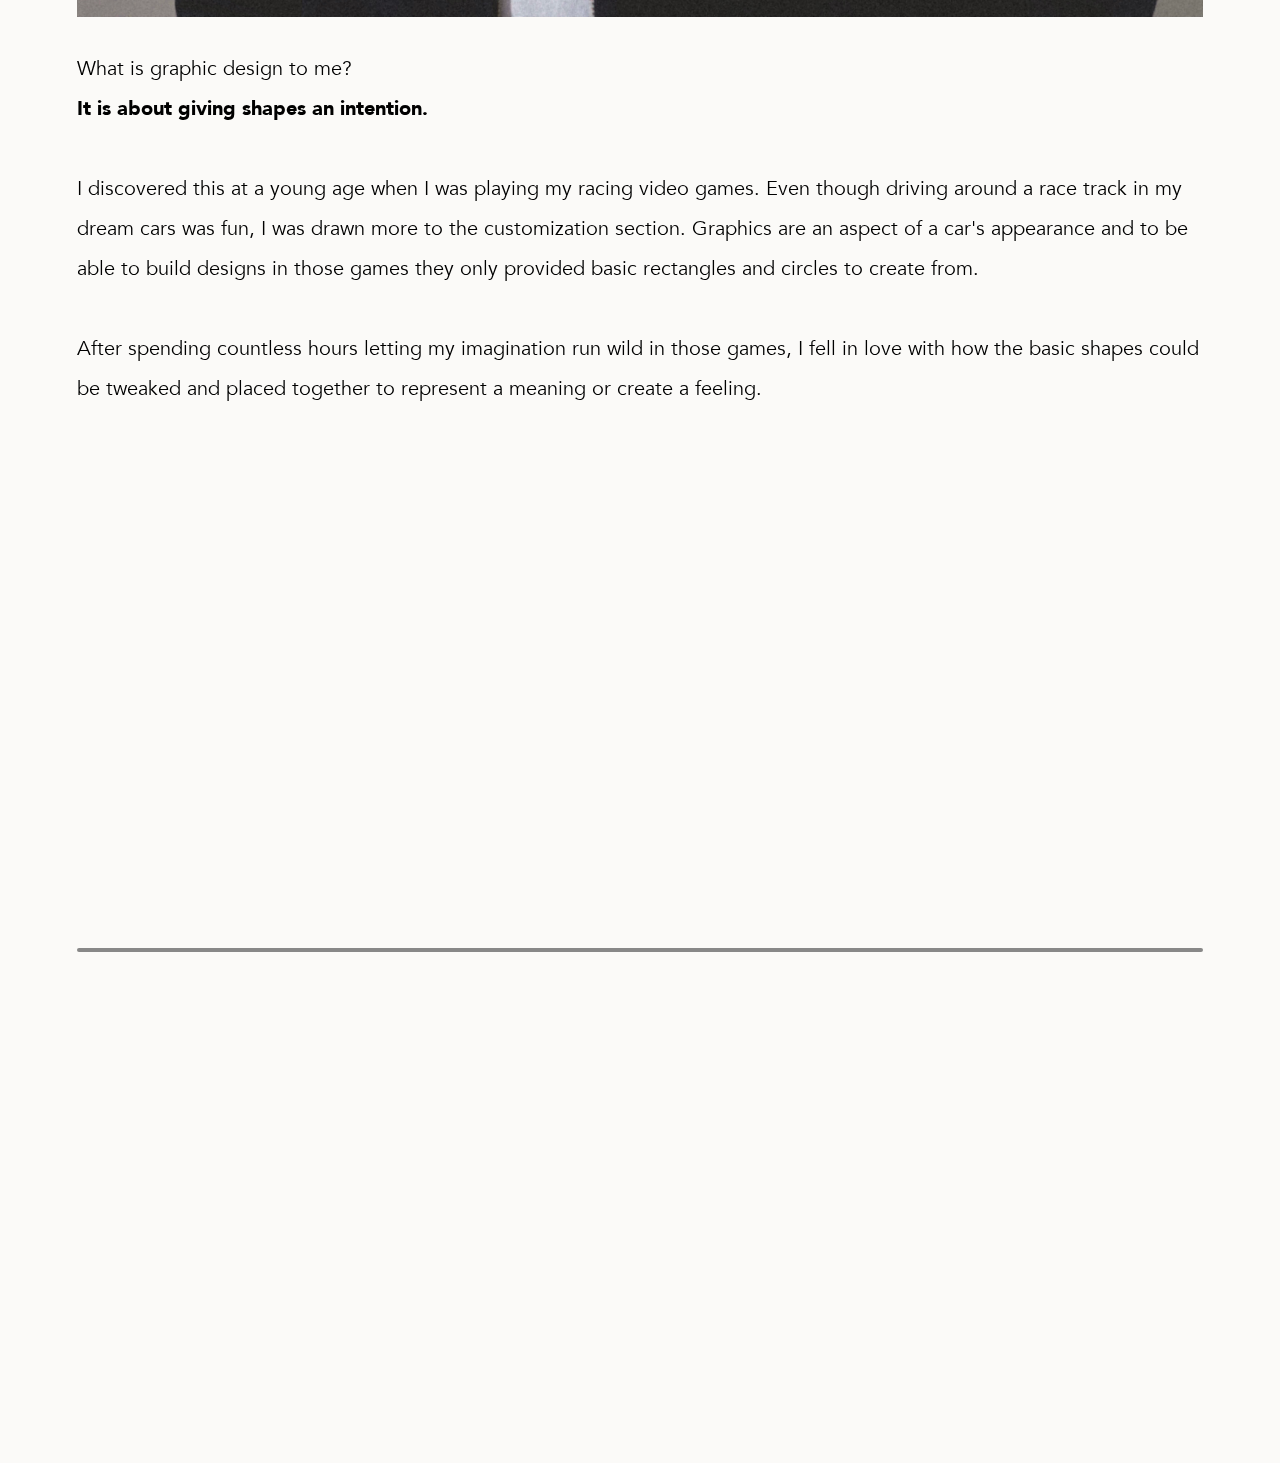
==== commit 21316fc0: "Invision Eng Case Study Update #1" ====
--- a/about.html
+++ b/about.html
@@ -28,9 +28,9 @@
         <div class="navigation">
         <div class="navitext">
             <h1>01</h1>
-            <a href="index.html" id="currentpage">Work</a>
+            <a href="index.html">Work</a>
             <h1>02</h1>
-            <a href="about.html">My Story</a>
+            <a href="about.html" id="currentpage">My Story</a>
             <h1>03</h1>
             <a href="explorations.html">Explorations</a>
         </div>
--- a/main.css
+++ b/main.css
@@ -340,7 +340,7 @@
     height: 50vh;
     top: 0;
     left: 0;
-    background: linear-gradient(180deg, rgba(123, 140, 133, 0.8) 26%, rgba(111,84,38,0.12) 100%);
+    background: linear-gradient(180deg, rgba(95, 95, 95, 0.12) 10%, rgba(72, 91, 83, 0.9) 100%);
 }
 
 .myoverlay:hover {
@@ -349,8 +349,14 @@
 }
 
 .myhovertext {
-    padding-block: min(50vh, 3rem);
-    padding-inline: min(50vw, 1rem);
+    display: flex;
+    flex-wrap: wrap;
+    margin-block: min(50vh, 25vh);
+    margin-inline: min(50vw, 1rem);
+}
+
+.projecttitle {
+flex-direction: column;
 }
 
 .myhovertext h1 {
@@ -364,6 +370,31 @@
     font-size: var(--fs-400);
     color: var(--clr-base-100);
 }
+
+.enterbutton {
+    margin: 4rem 0 auto auto;
+    padding: 0.1rem 3.5rem;
+    background-color: transparent;
+    border: 0.3rem var(--clr-base-100);
+    border-style: solid;
+    border-radius: 5rem;
+    border-radius: 5rem;
+   
+}
+
+.enterbutton p {
+    color: var(--clr-base-100);
+    font-family: var(--ff-accent);
+    font-feature-settings: "aalt";
+    text-align: center;
+    font-weight: 600;
+    font-size: var(--fs-s);  
+}
+
+.enterbutton:hover {
+    background-color: var(--clr-primary-200);
+}
+
 
 /* about page */
 /* text & image */
@@ -616,7 +647,7 @@
 
 }
 
-@media (max-width:62.5em) {
+@media (max-width:90em) {
 :root {
         --fs-50: 0.64rem;
         --fs-100: 1rem;
@@ -639,11 +670,7 @@
 
     /* main page */
     /* hero section */
-    .herotext h3 {
-        font-size: var(--fs-m)/0.3;
-        letter-spacing: 0rem;
-        line-height: 8vh;
-    }
+    
     .arrow {
           width: 1.5rem;
           height: 1.5rem;
@@ -651,26 +678,16 @@
           border-right: 0.25rem var(--clr-base-500) solid;
           border-bottom: 0.25rem var(--clr-base-500) solid;
         }
-    /* short bio section */
-    .aboutme {
-        flex-direction: column;
-    }
-
-    .aboutme img,
-    .aboutmetext {
-        padding: 1rem 0;
-    }
-
-    .aboutmetext p {
-        font-size: var(--fs-400);
-    }
-
-    .aboutbutton {
-        width: 100%;
-    }
-
+
+    /* project cards */
     .card:hover{
         transform: translateY(0);
+    }
+    .myoverlay {
+        opacity: 1;
+    }
+    .myhovertext {
+        margin-block: clamp(10rem, 13rem, 50vh);
     }
 
     /* about page */
@@ -719,4 +736,42 @@
     .footer-right {
         margin-right: 5rem;
     }
+
+    @media (max-width:62.5em) {
+
+        /* short bio section */
+    .aboutme {
+        flex-direction: column;
+    }
+
+    .aboutme img,
+    .aboutmetext {
+        padding: 1rem 0;
+    }
+
+    .aboutmetext p {
+        font-size: var(--fs-400);
+    }
+
+    .aboutbutton {
+        width: 100%;
+    }
+    }
+
+    @media (max-width:46rem) {
+        .herotext h3 {
+            font-size: var(--fs-m)/0.3;
+            letter-spacing: 0rem;
+            line-height: 8vh;
+        }
+        .myhovertext {
+            display: block;
+            margin-block: min(100vh, 14vh);
+            margin-inline: min(50vw, 1rem);
+        }
+
+        .enterbutton {
+            opacity: 0;
+        }
+    }
 }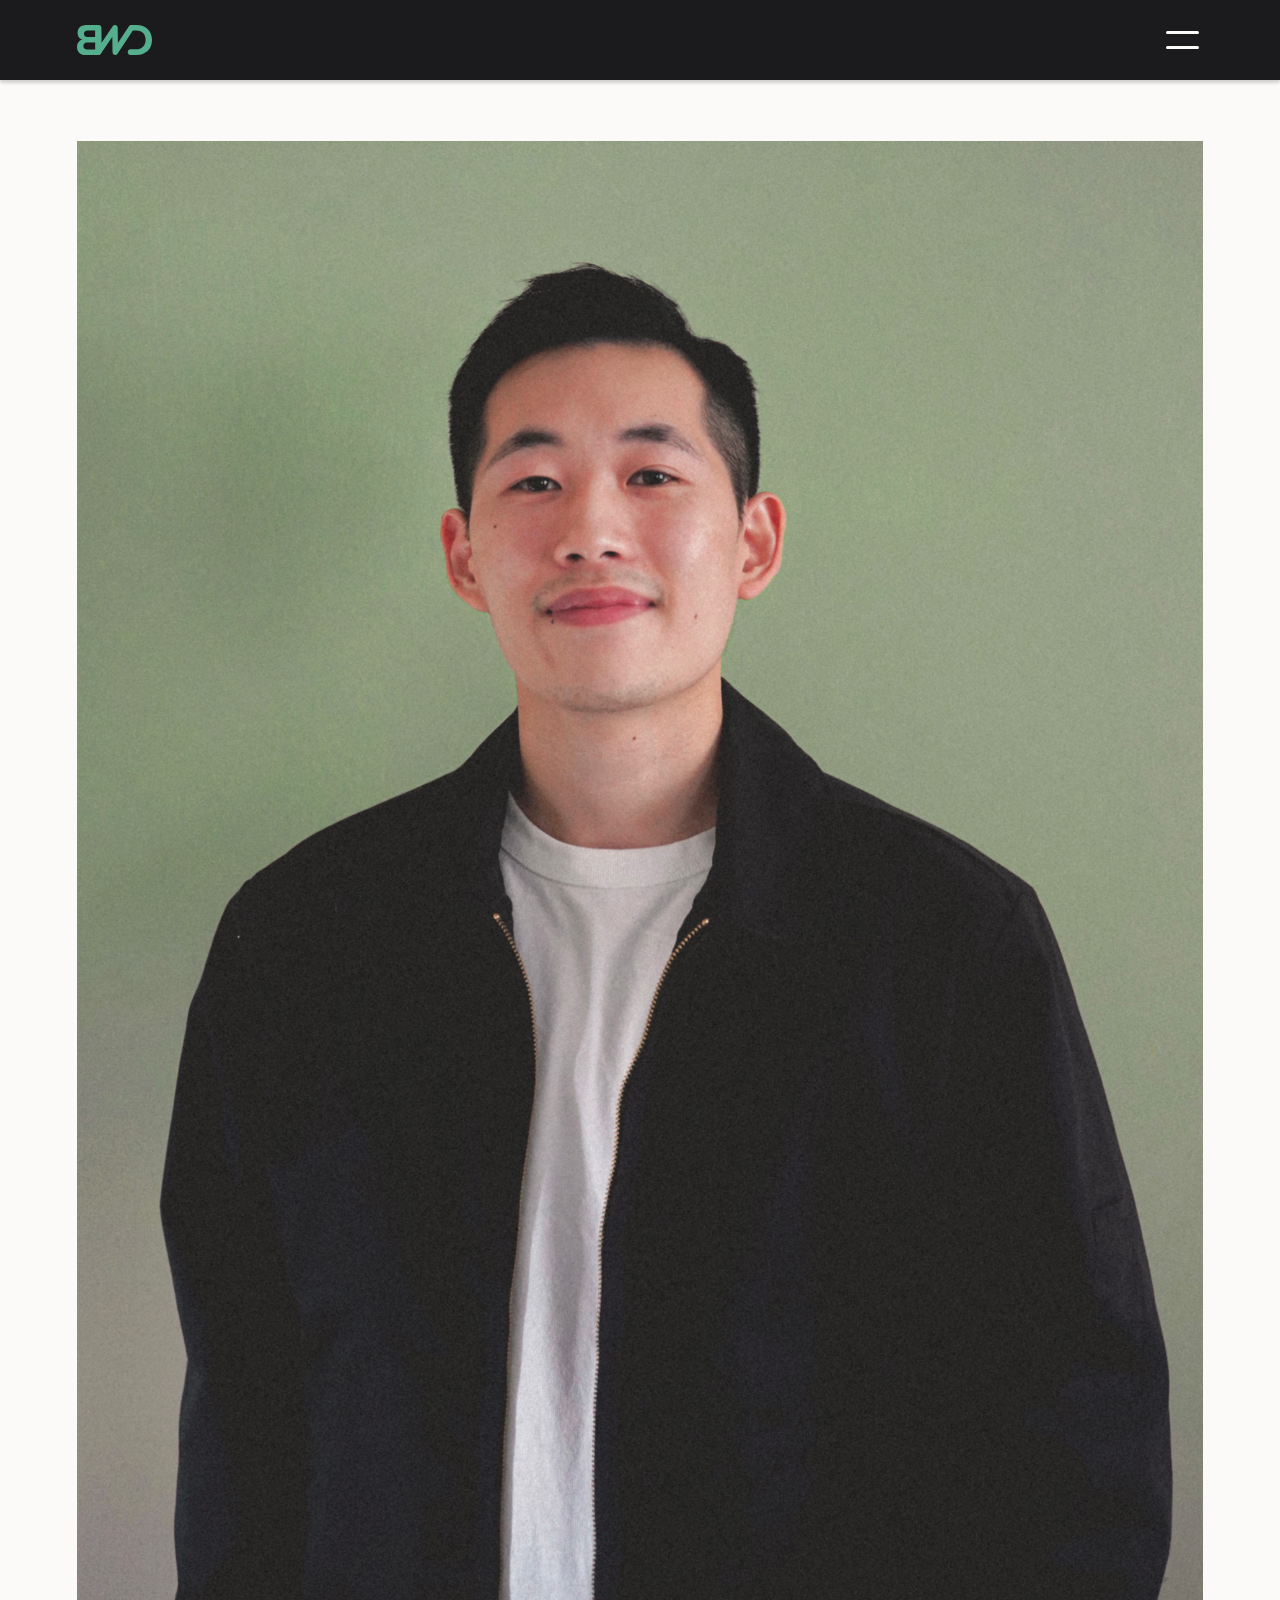
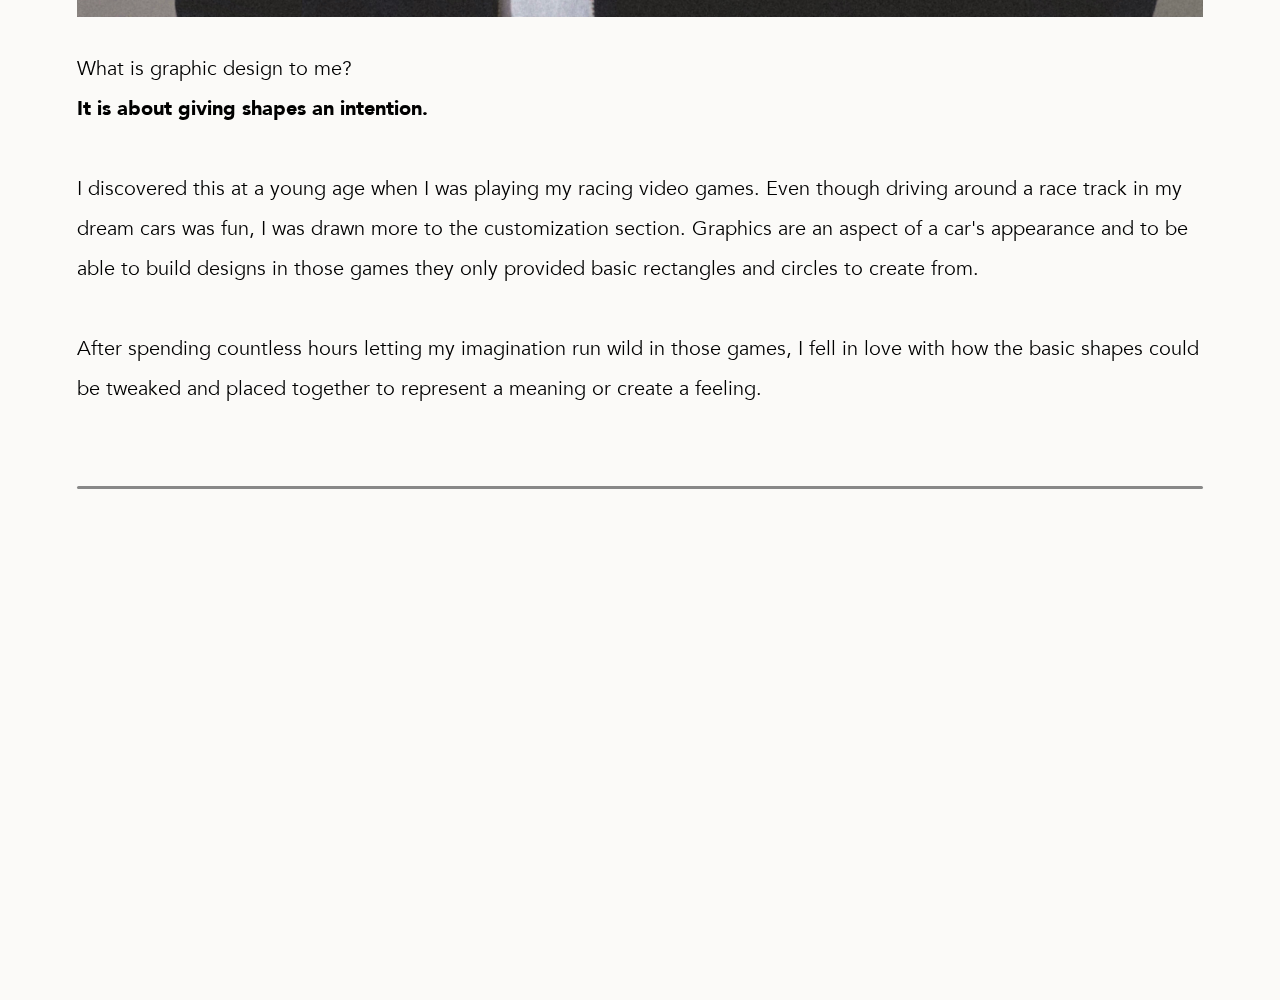
==== commit c3ffbb7a: "simplification #1" ====
--- a/about.html
+++ b/about.html
@@ -1,6 +1,15 @@
 <!DOCTYPE html>
 <html lang="en">
 <head>
+    <!-- Google tag (gtag.js) -->
+<script async src="https://www.googletagmanager.com/gtag/js?id=G-JS0YKS5KK3"></script>
+<script>
+  window.dataLayer = window.dataLayer || [];
+  function gtag(){dataLayer.push(arguments);}
+  gtag('js', new Date());
+
+  gtag('config', 'G-JS0YKS5KK3');
+</script>
     <meta charset="UTF-8">
     <meta http-equiv="X-UA-Compatible" content="IE=edge">
     <meta name="viewport" content="width=device-width, initial-scale=1.0">
@@ -59,64 +68,6 @@
     </div>
 </div>
 
-<div data-aos="fade-up">
-    <div class="container">
-    <section class="dropdown">
-<div class="line"></div>
-    <div class="FAQ">
-    <h1>My design principles?</h1>
-    <button class="accordion"></button>
-    <div class="content">
-        <div>
-            <p> 1. Keeping it simple <br>
-                2. Being intentional <br>
-                3. Starting with functionality<br>
-                4. Having the ability to be timeless <br>
-                5. Focusing on craftsmanship</p>
-        </div>
-    </div>
-    </div>
-    
-    <div class="line"></div>
-    <div class="FAQ">
-    <h1>What inspires me?</h1>
-    <button class="accordion"></button>
-    <div class="content">
-        <div>
-            <h3>Car Culture</h3>
-            <p>My passion for cars has always been a part of me ever since I was a kid. I love how diverse these rolling metal sculptures can be and how it is influenced by the communities that surrounds it. I like to take my knowledge and references I have seen  throughout the years and introduce them into projects whenever I can.</p>
-            <br>
-            <h3>Streetwear</h3>
-            <p>It all started for me going to outlet malls and seeing the graphic t-shirts, hoodies, and sneakers on the racks. I found that it is a medium where interests in current culture or personal ethos can be expressed through what someone wears. The ability to fuse styles, tell a story, and merges unrelated things to create a new feeling is what I like taking away from looking at streetwear.</p>
-            <br>
-            <h3>Electronic Hardware</h3>
-            <p>While growing up, my home was full of old electronics that my dad had laying around the house. Even though some are complete junk, it was cool to physically hold and see the devices in my hand to analyze how the functionality created the form. One thing that always drew my attention was the logotype or extra graphics on the hardware, adding the final unique touches to complete the appearance.</p>
-        </div>
-    </div>
-    </div>
-
-    <div class="line"></div>
-    <div class="FAQ">
-    <h1>My ideal workflow?</h1>
-    <button class="accordion"></button>
-    <div class="content">
-        <div>
-            <p>1. A plan & timeline <br>
-                2. Research <br>
-                3. Ideate<br>
-                4. First drafts <br>
-                5. Receive feedback<br>
-                6. Redo any previous steps<br>
-                7. Implement necessary changes<br>
-                8. Final presentation</p>
-        </div>
-    </div>
-    </div>   
-    <div class="line"></div>
-    </section>
-    
-        
-    </div>
 </div>
 
     
@@ -144,7 +95,7 @@
             </div>
             </div>
             <div class="lasttext">
-                <p>Copyright © 2022 Designed & Coded by Brendan Wong</p>
+                <p>Copyright © 2023 Designed & Coded by Brendan Wong</p>
             </div>
             </div>
     </footer>
@@ -155,7 +106,6 @@
 <script src="https://ajax.googleapis.com/ajax/libs/jquery/3.5.1/jquery.min.js"></script>
 <script src="js/menu.js"></script>
 <script src="js/lockbodyscroll.js"></script>
-<script src="js/toggle.js"></script>
 <script src="https://unpkg.com/aos@2.3.1/dist/aos.js"></script>
 <script>AOS.init(
     {
